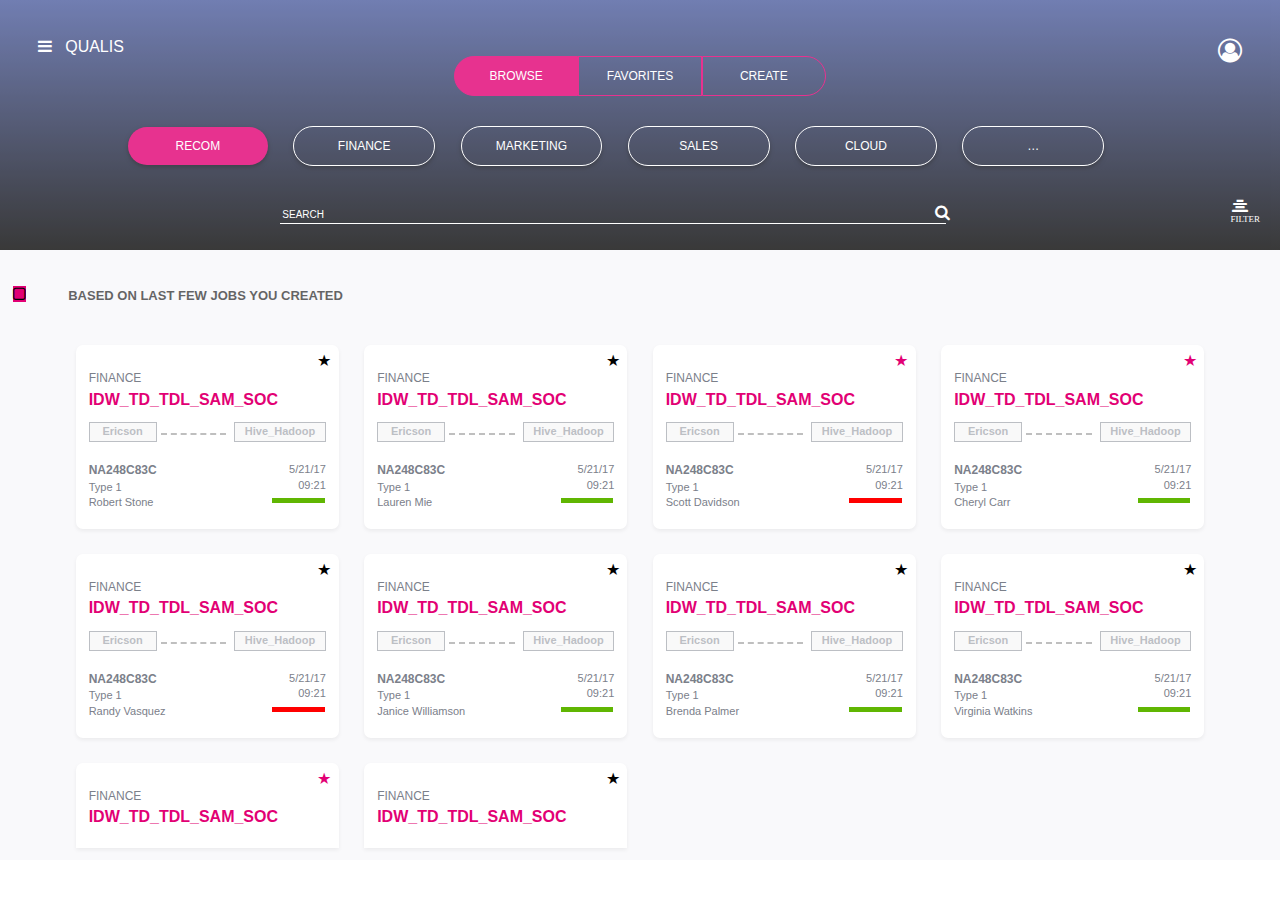
==== Ak1/index.html @ eb0c2c83 "initial commit" ====
<html>
    <head>
        <link rel="stylesheet" type="text/css" href="Ak.css">
        <link rel="stylesheet" href="https://cdnjs.cloudflare.com/ajax/libs/font-awesome/4.7.0/css/font-awesome.min.css">
         

    </head>
    <body>
<div class="container">
        <div class="Header"> 
               <div class="HeaderSection1">
            <div class="HeaderIcons" >
                    <i class="fa fa-bars" style="margin-left:3%;color: white;margin-top: 3%"></i><p class="qualis">QUALIS</p>
                    <i class="fa fa-user-circle-o" style="font-size:24px;float:right;margin-right:3%;padding-top:3%;color: white"></i>
               
            </div>
            <div class="HeaderSection2">
            <div class="browseblock">
                <i class=""></i>
                <p class="BlockElements">BROWSE</p>
           </div>
           <div class="favoritesblock">
               <i class=""></i>
               <p class="BlockElements">FAVORITES</p>
           </div>
           <div class="createblock">
               <i class=""></i>
               <p class="BlockElements">CREATE</p>
           </div>
          
           </div>
             </div> 
        <div class="HeaderSection3"> 
             <div class="block activeblock">
                <p class="BlockElements2">RECOM</p>
            </div>
            <div class="block">
                <p class="BlockElements2">FINANCE</p>
            </div>
            <div class="block">
                <p class="BlockElements2">MARKETING</p>
            </div>
            <div class="block">
                <p class="BlockElements2">SALES</p>
            </div>
            <div class="block">
                <p class="BlockElements2">CLOUD</p>
            </div>
            <div class="block">
                <p class="BlockElements2">…</p>
               
            </div>
        </div>
    
        <div class="inputelements"> 
                
                <input  class="line" type="text" name="SEARCH"  placeholder="SEARCH">
                <i class="fa fa-search" style="color:white;margin-left: -15px"></i>
        
        
        <div class="bottomheadericons">
                <i class="fa fa-align-center" style="margin-right:60%;color:white"></i>
                <span class="filter">FILTER</span>
            </div>
        </div>
        </div>
        <div class="BottomContainer">
         <div>
                <i class="fa fa-square-o" style="margin-left:1%;background-color:#e20074"></i>
         <p class="jobheading">BASED ON LAST FEW JOBS YOU CREATED</p> 
        </div>
        
        <div class="jobalertcontainer clearfix" >
        <div class="box boxspace">
                <span class="star starblack">&#9733;</span>
            <p class="finance">FINANCE</p>
            <p class="ele1">IDW_TD_TDL_SAM_SOC</p>
            <div class="box1">
                <div class="eri">
                        <p class="ele2">Ericson</p>
                </div>
                 <div class="empty">
                    
                </div> 
                    <div class="hive">
                            <p class="ele3">Hive_Hadoop</p> 
                    </div>
                   
            </div>
            
            <div class="box2">

                    <p class="ele4">NA248C83C</p>
                    <p class="ele4">Type 1</p>
                    <p class="ele4">Robert Stone</p>
                   
            </div>
            <div class="box3">
                    <p class="ele5">5/21/17</p> 
                    <p class="ele5">09:21</p>
                    <p class="ele6 ele10"></p>

            </div>
            
           

        </div>
        <div class="box" >
                <span class="star starblack">&#9733;</span>
            <p class="finance">FINANCE</p>
            <p class="ele1">IDW_TD_TDL_SAM_SOC</p>
            <div class="box1">
                <div class="eri">
                        <p class="ele2">Ericson</p>
                </div>
                <div class="empty">
                    
                    </div> 
                    <div class="hive">
                            <p class="ele3">Hive_Hadoop</p> 
                    </div>
                   
            </div>
            
            <div class="box2">

                    <p class="ele4">NA248C83C</p>
                    <p class="ele4">Type 1</p>
                    <p class="ele4">Lauren Mie</p>
                   
            </div>
            <div class="box3">
                    <p class="ele5">5/21/17</p> 
                    <p class="ele5">09:21</p>
                    <p class="ele6 ele10"></p>

            </div>
           

        </div>
            <div class="box" style="margin-left:2%">
                    <span class="star starpink">&#9733;</span>
                    <p class="finance">FINANCE</p>
                    <p class="ele1">IDW_TD_TDL_SAM_SOC</p>
                    <div class="box1">
                            <div class="eri">
                                <p class="ele2">Ericson</p>
                            </div>
                            <div class="empty">
                    
                            </div> 
                            <div class="hive">
                                    <p class="ele3">Hive_Hadoop</p> 
                            </div>
                           
                    </div>
                    
                    <div class="box2">

                            <p class="ele4">NA248C83C</p>
                            <p class="ele4">Type 1</p>
                            <p class="ele4">Scott Davidson</p>
                           
                    </div>
                    <div class="box3">
                            <p class="ele5">5/21/17</p> 
                            <p class="ele5">09:21</p>
                            <p class="ele6 ele11"></p>
        
                    </div>
                   
        
                </div>
        <div class="box" style="margin-left:2%">
                        <span class="star starpink">&#9733;</span>
                        <p class="finance">FINANCE</p>
            <p class="ele1">IDW_TD_TDL_SAM_SOC</p>
            <div class="box1">
                <div class="eri">
                        <p class="ele2">Ericson</p>
                </div>
                <div class="empty">
                    
                </div> 
                 <div class="hive">
                            <p class="ele3">Hive_Hadoop</p> 
                </div>
                   
            </div>
            
            <div class="box2">

                    <p class="ele4">NA248C83C</p>
                    <p class="ele4">Type 1</p>
                    <p class="ele4">Cheryl Carr</p>
                   
            </div>
            <div class="box3">
                    <p class="ele5">5/21/17</p> 
                    <p class="ele5">09:21</p>
                    <p class="ele6 ele10"></p>

            </div>
           

        </div>
        
        <div class="box boxspace">
                <span class="star starblack">&#9733;</span>
                <p class="finance">FINANCE</p>
                <p class="ele1">IDW_TD_TDL_SAM_SOC</p>
                <div class="box1">
                    <div class="eri">
                            <p class="ele2">Ericson</p>
                    </div>
                    <div class="empty">
                    
                    </div> 
                    <div class="hive">
                                <p class="ele3">Hive_Hadoop</p> 
                    </div>
                       
                </div>
                
                <div class="box2">

                        <p class="ele4">NA248C83C</p>
                        <p class="ele4">Type 1</p>
                        <p class="ele4">Randy Vasquez</p>
                       
                </div>
                <div class="box3">
                        <p class="ele5">5/21/17</p> 
                        <p class="ele5">09:21</p>
                        <p class="ele6 ele11"></p>
    
                </div>
    
            </div>
            <div class="box">
                    <span class="star starblack">&#9733;</span>
                    <p class="finance">FINANCE</p>
                    <p class="ele1">IDW_TD_TDL_SAM_SOC</p>
                    <div class="box1">
                        <div class="eri">
                                <p class="ele2">Ericson</p>
                        </div>
                        <div class="empty">
                    
                        </div> 
                        <div class="hive">
                                <p class="ele3">Hive_Hadoop</p> 
                        </div>
                           
                    </div>
                    
                    <div class="box2">

                            <p class="ele4">NA248C83C</p>
                            <p class="ele4">Type 1</p>
                            <p class="ele4">Janice Williamson</p>
                           
                    </div>
                    <div class="box3">
                            <p class="ele5">5/21/17</p> 
                            <p class="ele5">09:21</p>
                            <p class="ele6 ele10"></p>
        
                    </div>
                </div> 
                <div class="box">
                        <span class="star starblack">&#9733;</span>
                        <p class="finance">FINANCE</p>
                        <p class="ele1">IDW_TD_TDL_SAM_SOC</p>
                        <div class="box1">
                            <div class="eri">
                                    <p class="ele2">Ericson</p>
                            </div>
                            <div class="empty">
                    
                           </div> 
                           <div class="hive">
                                    <p class="ele3">Hive_Hadoop</p> 
                           </div>
                               
                        </div>
                        
                        <div class="box2">

                                <p class="ele4">NA248C83C</p>
                                <p class="ele4">Type 1</p>
                                <p class="ele4">Brenda Palmer</p>
                               
                        </div>
                        <div class="box3">
                                <p class="ele5">5/21/17</p> 
                                <p class="ele5">09:21</p>
                                <p class="ele6 ele10"></p>
            
                        </div>
                        
                    </div> 
                    <div class="box">
                            <span class="star starblack">&#9733;</span>
                            <p class="finance">FINANCE</p>
                            <p class="ele1">IDW_TD_TDL_SAM_SOC</p>
                            <div class="box1">
                                <div class="eri">
                                        <p class="ele2">Ericson</p>
                                </div>
                                <div class="empty">
                    
                                </div> 
                                <div class="hive">
                                            <p class="ele3">Hive_Hadoop</p> 
                                </div>
                                   
                            </div>
                            
                            <div class="box2">

                                    <p class="ele4">NA248C83C</p>
                                    <p class="ele4">Type 1</p>
                                    <p class="ele4">Virginia Watkins</p>
                                   
                            </div>
                            <div class="box3">
                                    <p class="ele5">5/21/17</p> 
                                    <p class="ele5">09:21</p>
                                    <p class="ele6 ele10"></p>
                
                            </div>
                            
                        </div> 
                        <div class="box22">
                                <span class="star starpink">&#9733;</span>
                                <p class="finance">FINANCE</p>
                                <p class="ele1">IDW_TD_TDL_SAM_SOC</p>
                    </div> 
                    <div class="box22" style="margin-left:2%">
                            <span class="star starblack">&#9733;</span>
                            <p class="finance">FINANCE</p>
                            <p class="ele1">IDW_TD_TDL_SAM_SOC</p>
                    </div> 
        </div>
        </div>
</div>
    </body>
</html>
---- Ak1/Ak.css ----
.Header {
    box-sizing: border-box;
    width: 100%;
   
    padding-bottom: 2%;
    opacity: 0.8;
      background-image: linear-gradient(to bottom, #4e5e9f, #080808); 

}
.HeaderSection2
{
   
    width: 68%;
   font-size: 0%;
    margin:auto;
    text-align: center;
   
}
.Container{
    max-width: 1280px;
}
.BottomContainer
{
    background-color: #f9f9fb;
}
.jobalertcontainer
{
    margin-bottom:5%;
    padding: 1%;
}

body,p
{
margin: 0%;


}
.HeaderSection3
{
    width: 84%;
    margin-left: 9%;
    margin-top: 1.3%;
    padding: 1%;
}
.inputelements
{
    text-align: center;
}
.qualis{
    margin-left: 1%;
    color:white;
     display: inline-block;
    font-family:-apple-system, BlinkMacSystemFont, 'Segoe UI', Roboto, Oxygen, Ubuntu, Cantarell, 'Open Sans', 'Helvetica Neue', sans-serif;
}
.jobheading
{
    display: inline-block;
   margin-top: 3%;
   margin-left:3%;
    height: 19px;
    opacity: 0.6;
    font-family: sans-serif;
    font-size: 13px;
   font-weight:bolder;
    letter-spacing: normal;
    color: #000000;
    color: var(--black);
  
}

.browseblock
{
    display: inline-block;
    width: 14%;

   
   
    border-radius: 20px 0px 0px 20px;
    background-color: #e20074;
    border:solid 1px #e20074; 
    text-align: center;

}

.favoritesblock
{
    display: inline-block;
   
    width: 14%;
   
    /* float: left; */
    border-radius: 0px;
    border: solid 1px #e20074;
    text-align: center;
}
.BlockElements
{
   
    /* height: 14px; */
   
    color: white;
    font-family: sans-serif;
    font-size: 12px;
    text-align: center;
    vertical-align: middle;
    /* margin-left:3%; */
    padding: 12px;
   
}
.createblock
{
    width: 14%;
   
    /* float: left; */
    border-radius: 0px 20px 20px 0px;
    border: solid 1px #e20074;
    display: inline-block;
    text-align: center;
   
}


.block
{

   min-width: 13%;
   
    border-radius: 20px;
   border:1px solid white;
   color:white;
   display: inline-block;
     box-shadow: 0 2px 4px 0 rgba(0, 0, 0, 0.5);
text-align: center;
margin-right: 2%;


}
.activeblock
{
    background-color:#e20074;
    border: 0px;
}
.BlockElements2
{
    
   
    font-family: sans-serif;
    font-size: 12px;
    

    /* margin-bottom: 10%; */
  
    text-align: center;
    
padding: 12px;

}

.line
{
    width: 52%;
    height: 20px;
    border: 2px;
    margin: auto;
    color: white;
    margin-top: 2%;
    border-bottom: 1px solid white;
    background-color: transparent;
    
}
.box
{
    margin-top: 2%;
    margin-left: 2%;
     font-size: 16px;
    width: 21%;
  /* height: 205px; */
  border-radius: 7px;
  background-color: #ffffff;
  border: 1px;
  background-color:white;
  box-shadow: 0 2px 4px 0 rgba(0, 0, 0, 0.06);
  display: inline-block;
}
.boxspace{
    margin-left: 5%;
}

.box2
{
    float: left;
    width: 40%;
    margin-left: 3%;
    margin-top: 7%;
    padding-bottom: 8%;
}
.box3
{
    float: right;
    width: 40%;
    margin-right: 3%;
    margin-top: 7%;
    padding-bottom: 8%;
}
.star
{
    margin-right: 3%;
    margin-top: 2.3%;
   
    float: right;

}
.starblack{
    color:black;
}
.starpink{
    color: #e20074;
}
.filter
{
    margin-right: 40%;
    color: white;
    font-size: xx-small;
}

.finance
{
    
    font-family: sans-serif;
  font-size: 0.75em;
  font-weight: normal;
  font-style: normal;
  font-stretch: normal;
  line-height: normal;
  letter-spacing: normal;
  color: #7b808a;
  padding-top: 10%;
  margin-left: 5%;
 
}
.ele1
{
   
  
    font-family: sans-serif;
  font-size: 1em;
  font-weight: bold;
  font-style: normal;
  margin-left: 5%;
  margin-top: 2%;
  font-stretch: normal;
  line-height: normal;
  letter-spacing: normal;
  color: #e20074;
 
  
}
.eri
{
    display: inline-block;
    margin-left: 5%;
    margin-top: 5%;
    width: 25%;
    height: 18px;
    opacity: 0.5;
    background-color: #f5f5f5;
    border: solid 1px #7b808a;
    text-align: center;
   
}
.ele2{
    
  font-family: sans-serif;
  font-size: 0.6875em;
text-align: center;
  font-style: normal;
  font-stretch: normal;
  line-height: normal;
  font-weight: 600;
  letter-spacing: normal;
  color: #7b808a;
  margin-top:  3%;
  
}
.hive{
    display: inline-block;
    width: 34%;
  height: 18px;
  opacity: 0.5;
  background-color: #f5f5f5;
  border: solid 1px #7b808a;
 float:right;
 margin-right: 5%;
 margin-top: 5%;
}
.ele3{
    
  text-align: center;
  font-family: sans-serif;
  font-size: 0.6875em;
  
  font-style: normal;
  font-weight: 600;
  font-stretch: normal;
  line-height: normal;
  letter-spacing: normal;
  color: #7b808a;
  margin-top: 3%;
}
.ele4{
    width:100%; 
 
    font-family: sans-serif;
  font-size: 0.6875em;
  font-weight: normal;
  font-style: normal;
  font-stretch: normal;
  line-height: normal;
  letter-spacing: normal;
  color: #7b808a;
  margin-left: 5%;
  margin-top: 3%;
}
.ele5{
    
    font-family: sans-serif;
  font-size: 0.6875em;
  font-weight: normal;
  font-style: normal;
  font-stretch: normal;
  line-height: normal;
  letter-spacing: normal;
  text-align: right;
  color: #7b808a;
  margin-top: 3%;
  
  margin-right: 5%;
}
.ele6
{
    float: right;
    width: 50%;
  height: 5px;
  font-family: sans-serif;
  font-size: 0.375em;
  font-weight: normal;
  font-style: normal;
  font-stretch: normal;
  line-height: normal;
  letter-spacing: normal;
  color: #333333;
  margin-right: 6%;
  margin-top: 7%;
  
}
.ele7{
    width:100%; 
 
    font-family: sans-serif;
  font-size: 0.75em;
  font-weight:bold;
  font-style: normal;
  font-stretch: normal;
  line-height: normal;
  letter-spacing: normal;
  color: #7b808a;
  margin-left: 5%;
  margin-top: 3%;
}
.ele8{
    width: 100px;
    height: 13px;
    font-family: sans-serif;
    font-size: 11px;
    font-weight: normal;
    font-style: normal;
    font-stretch: normal;
    line-height: normal;
    letter-spacing: normal;
    color: #333333;
    display: inline-block;
     margin-left: 5%;


}
.ele9
{ 
    
    display: inline-block;
    width: 20%;
  height: 1%;
  
  font-family: sans-serif;
  
  font-stretch: normal;
  
  text-align: right;
  color: #7b808a;
  float: right;
  margin-top: 2%;
  margin-bottom: 10%;
}
.ele10
{
    background-color: #60b602;

}
.ele11
{
   background-color: red; 
}
.bottomheadericons{
    float: right;
    margin-top: 1.5%;
}
.clearfix
{
    content: "";
    clear: both;
    display: table;
}
 ::placeholder{
     color: white;
     font-size: 10px;

 }   
.box22
{
    margin-top: 2%;
    margin-left: 5%;
    width: 21%;
  height: 85px;
  border-radius: 7px 7px 0px 0px ;
  background-color: #ffffff;
  border: 1px;
  border-bottom: 0px;
  background-color:white;
  box-shadow: 0 2px 4px 0 rgba(0, 0, 0, 0.06);
  display: inline-block;
}
.empty{
    display: inline-block;
    width:25%;
  height:0;
border-top: 2px dashed grey;
  opacity: 0.5;
}
.box2 p:nth-child(1)
{
    font-size: 0.75em;
    font-weight: bold;
}
@media only screen and (max-width:900px){
    .box {
        font-size: 12px;
    
    }
    .box22{
        font-size: 12px; 
    }
}
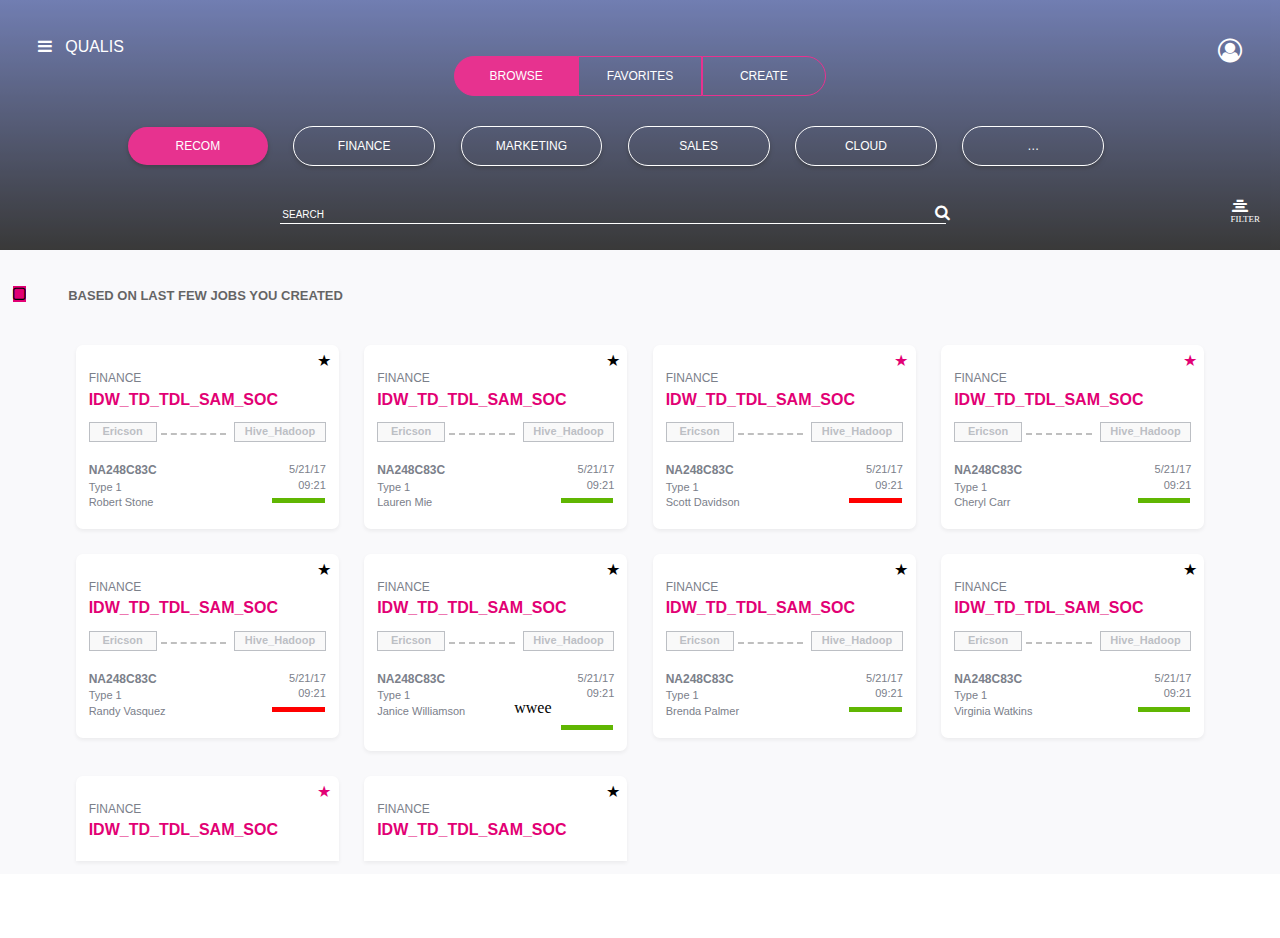
==== commit 9f67f235: "paragraph added" ====
--- a/Ak1/index.html
+++ b/Ak1/index.html
@@ -264,6 +264,7 @@
                     <div class="box3">
                             <p class="ele5">5/21/17</p> 
                             <p class="ele5">09:21</p>
+                            <p class="ewe">wwee</p>
                             <p class="ele6 ele10"></p>
         
                     </div>
